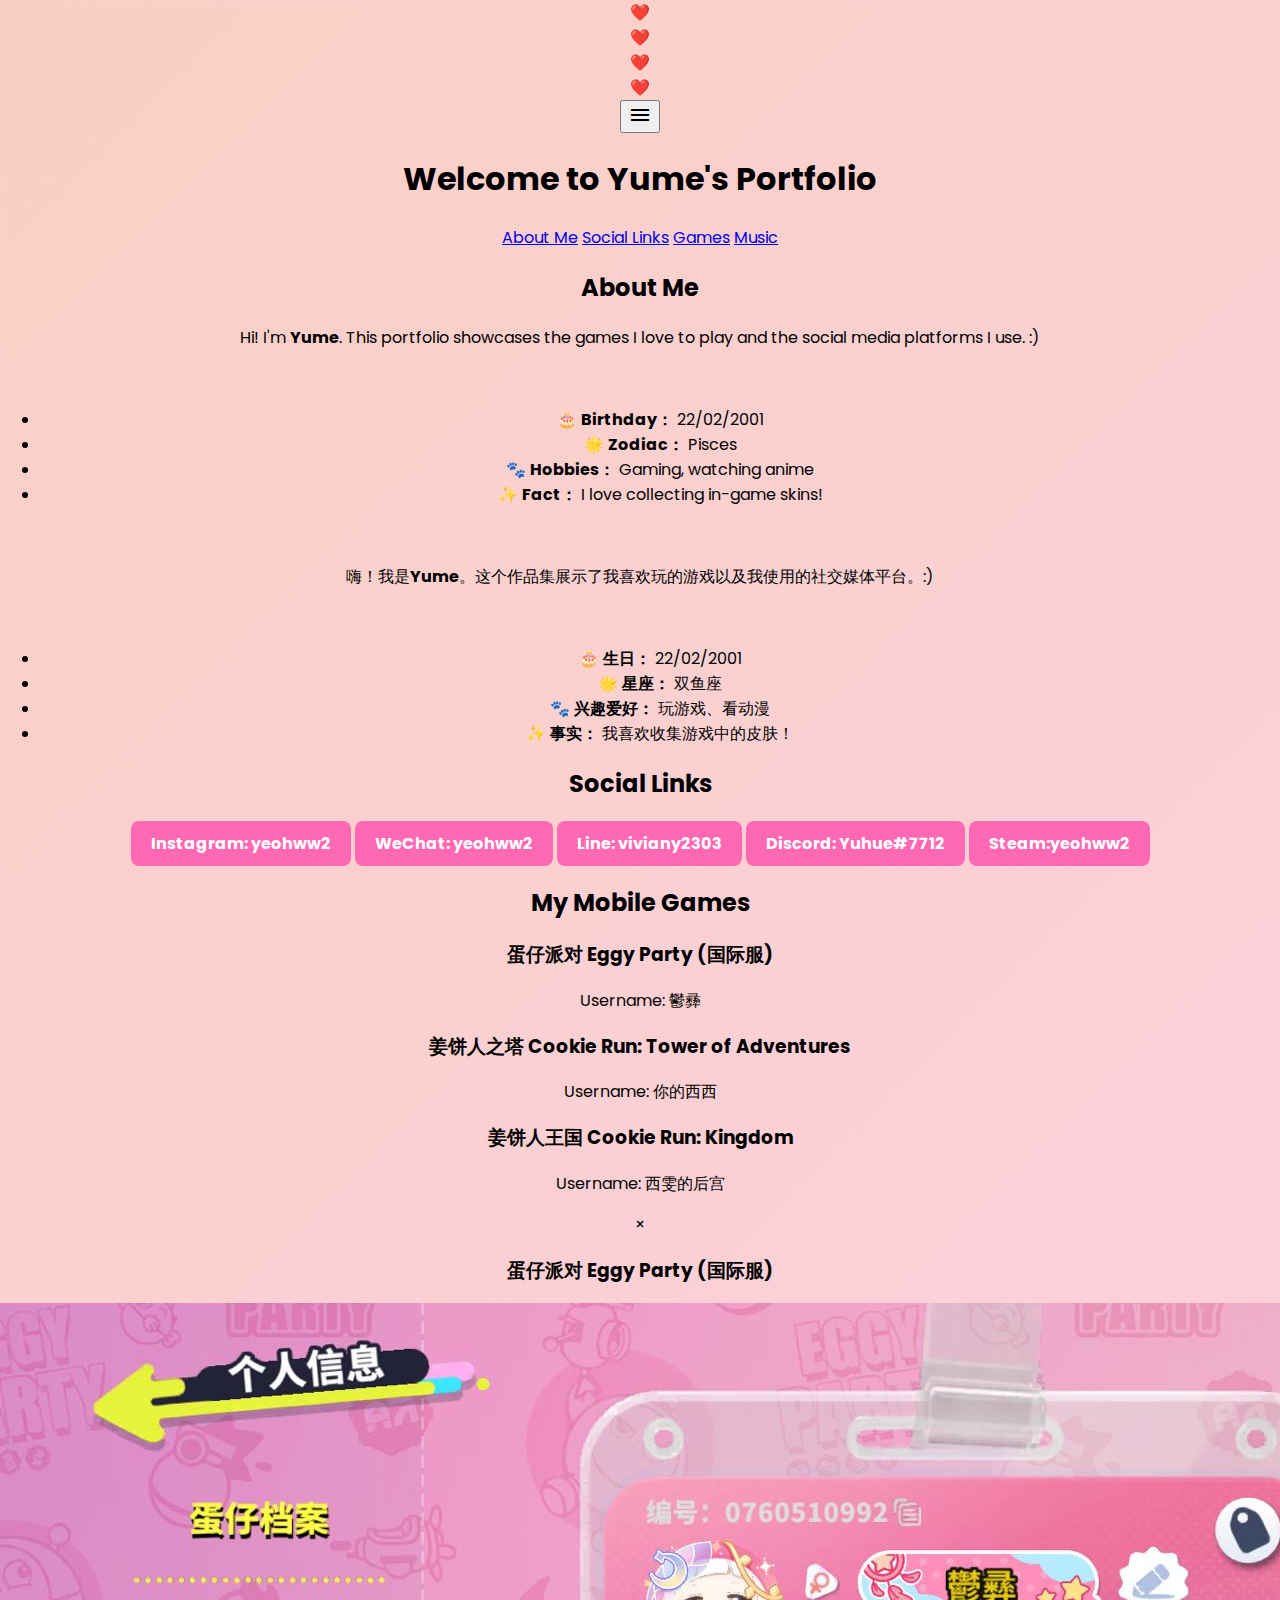
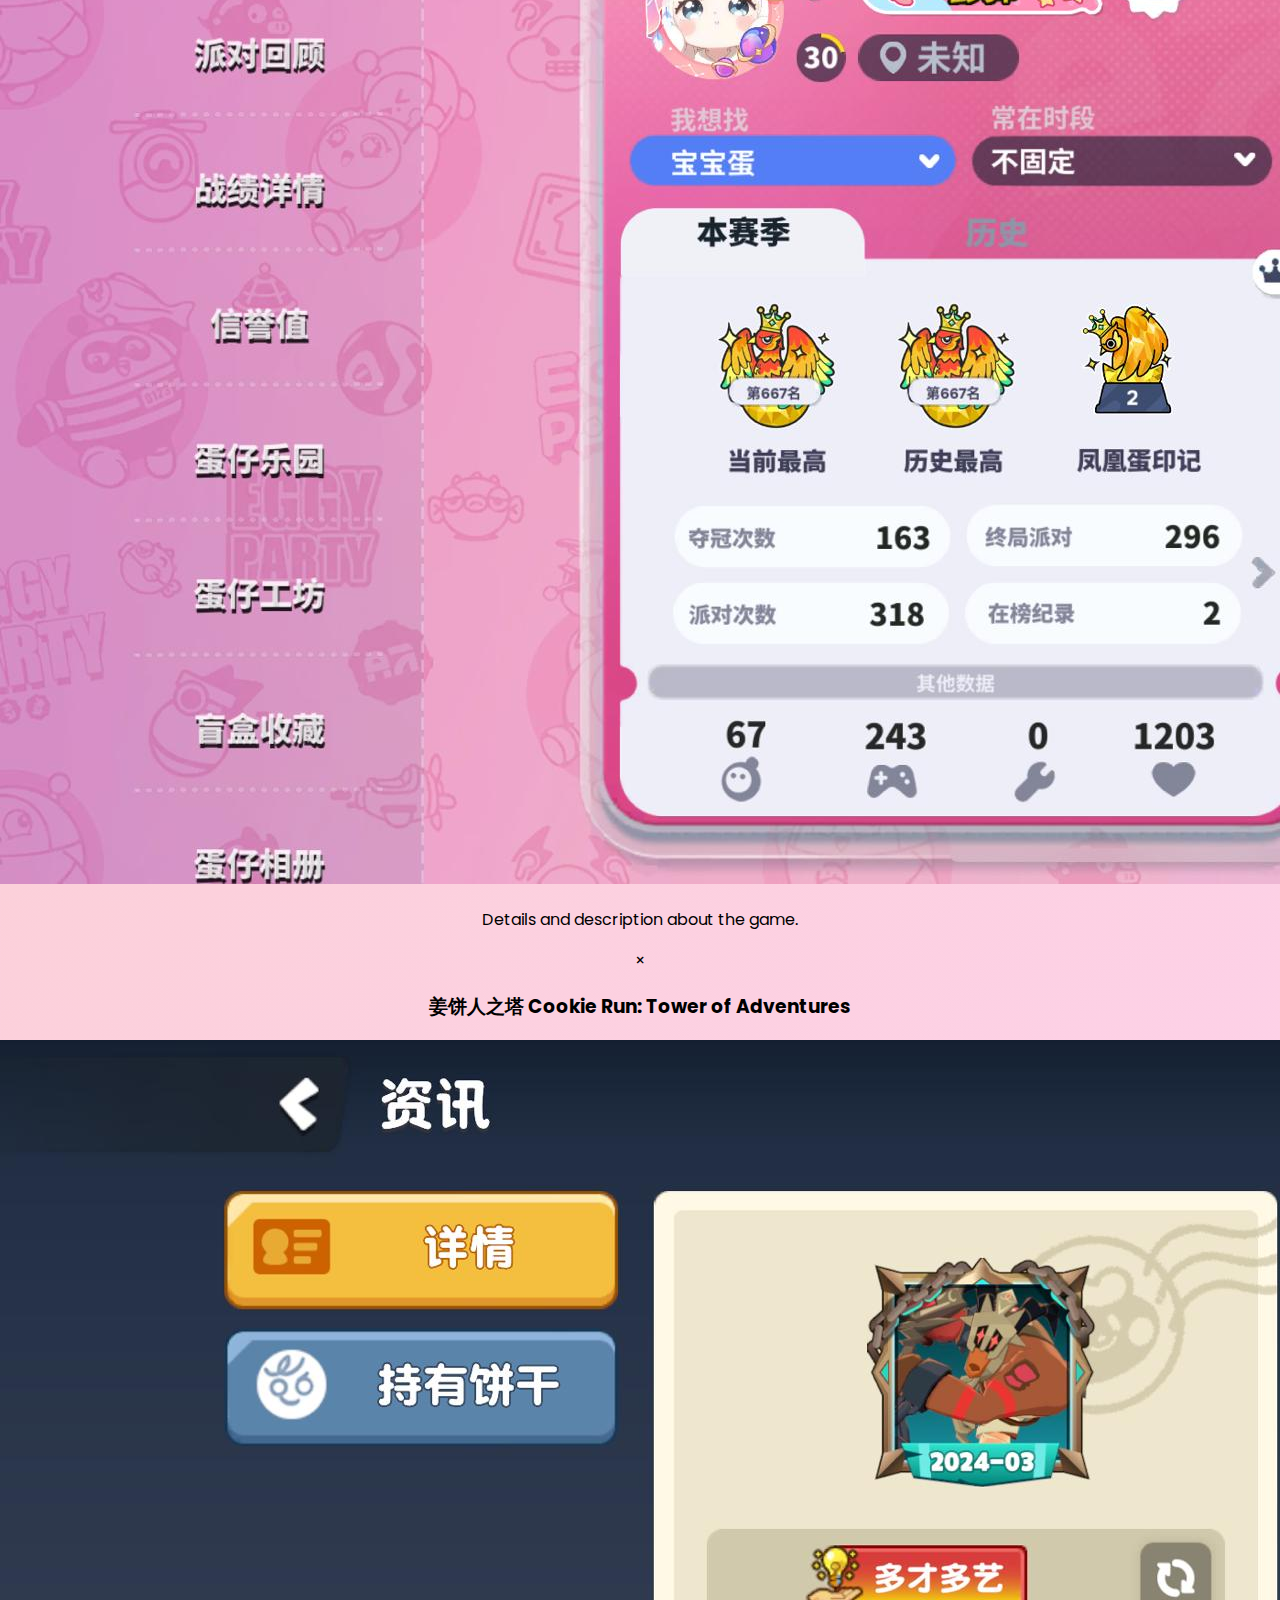
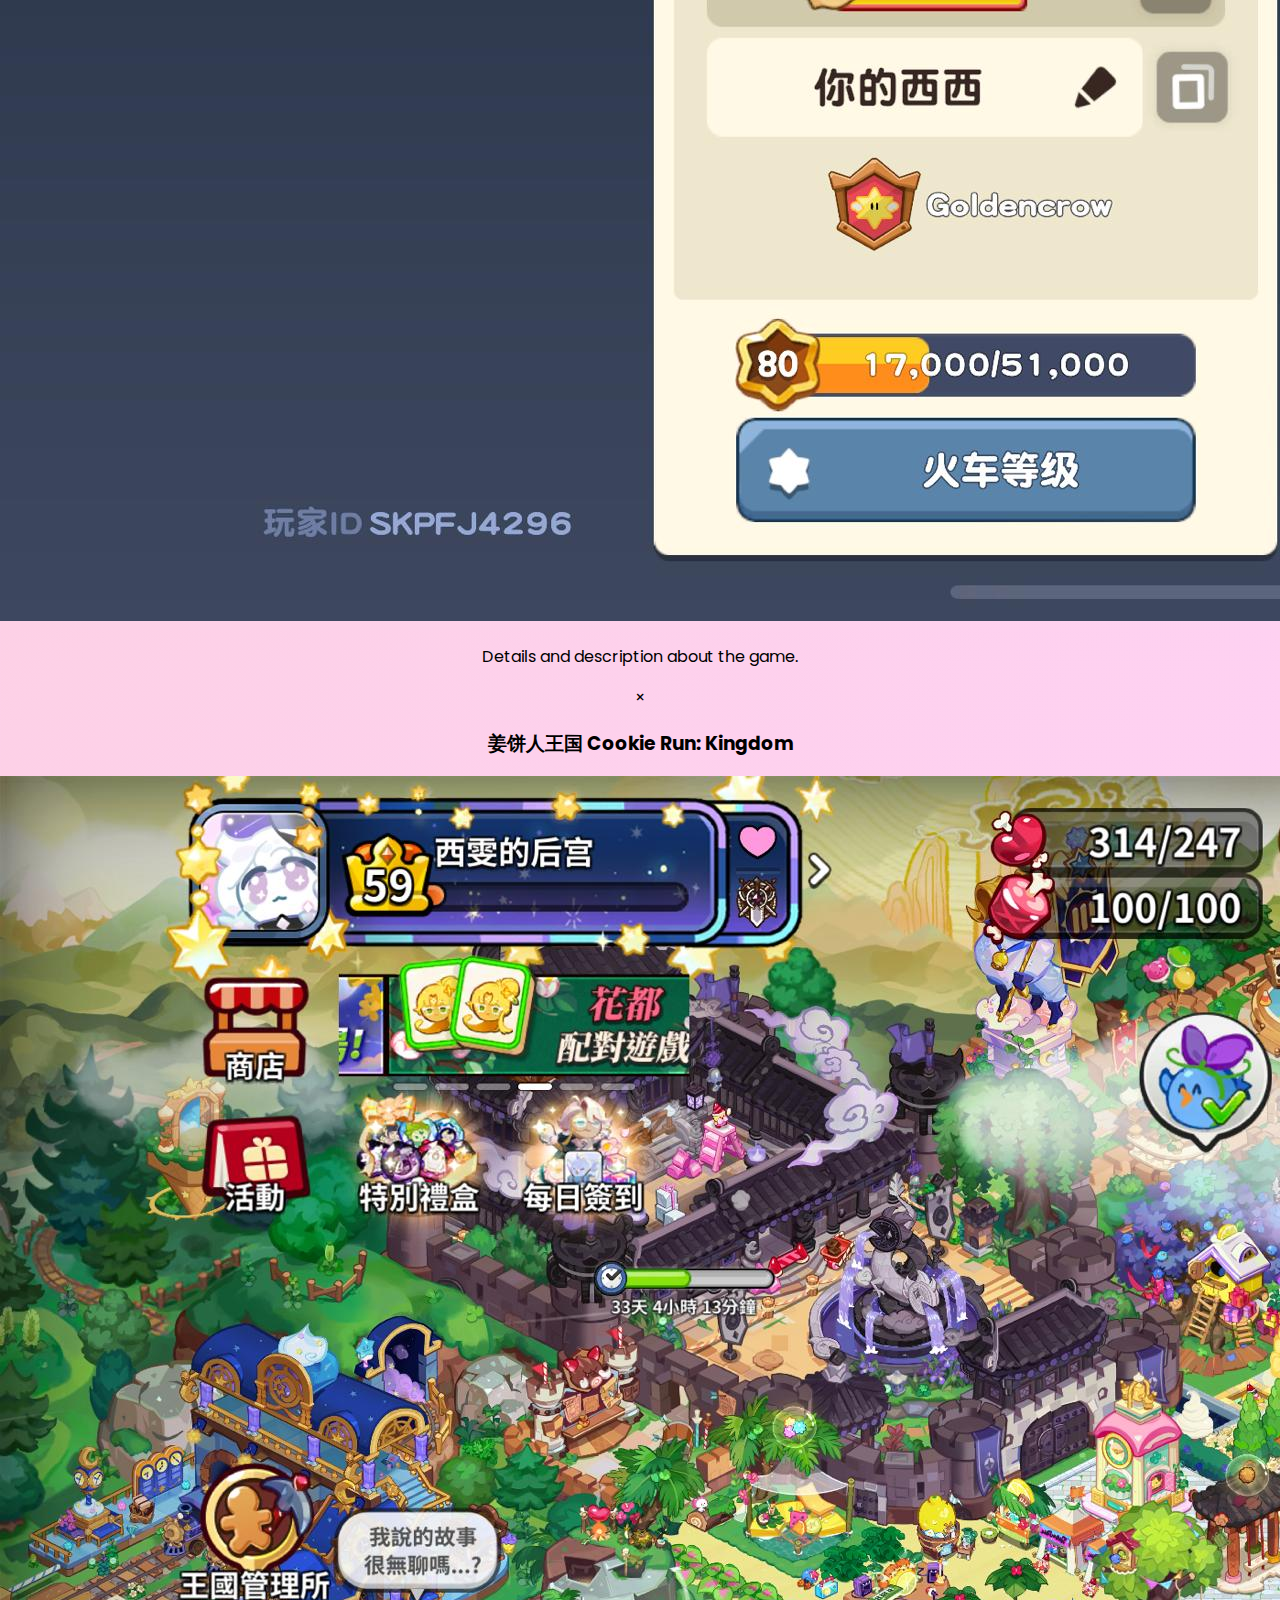
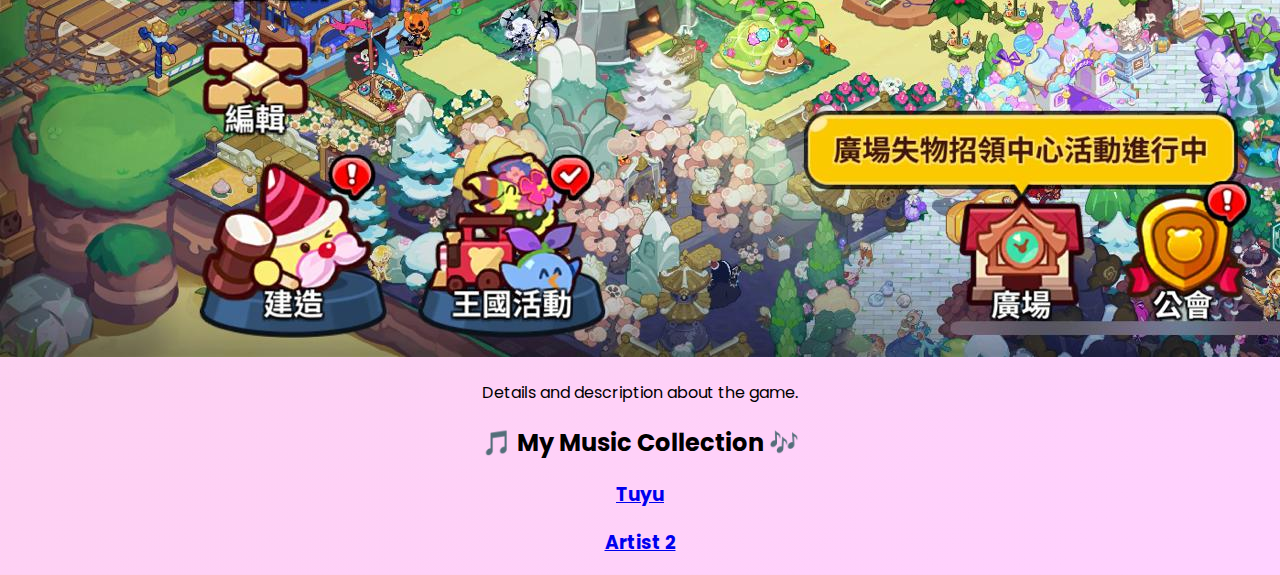
==== index.html @ ff3f8c72 "Update index.html" ====
<!DOCTYPE html>
<html lang="en">
<head>
    <meta charset="UTF-8">
    <meta name="viewport" content="width=device-width, initial-scale=1.0">
    <title>Yume's Portfolio</title>
    <link href="https://fonts.googleapis.com/css2?family=Poppins:wght@300;400;600&display=swap" rel="stylesheet">
    <link href="https://fonts.googleapis.com/icon?family=Material+Icons" rel="stylesheet">
    <link rel="stylesheet" href="style.css">
</head>
<body>

<!-- Falling Hearts Animation -->
<div class="falling-hearts">
    <div class="heart">❤️</div>
    <div class="heart">❤️</div>
    <div class="heart">❤️</div>
    <div class="heart">❤️</div>
</div>

<!-- Bubbles -->
<div class="bubbles">
    <div class="bubble"></div>
    <div class="bubble"></div>
    <div class="bubble"></div>
</div>

<!-- Sparkles -->
<div class="sparkles" id="sparkles-container"></div>
    <div class="sparkle"></div>
    <div class="sparkle"></div>
    <div class="sparkle"></div>
</div>

<div class="background"></div>

<!-- Icon Button for Navbar Toggle -->
<button class="nav-toggle-btn" onclick="toggleNavbar()">
    <span class="material-icons">menu</span>
</button>

<!-- Navigation Bar -->
<header id="navbar">
    <h1>Welcome to Yume's Portfolio</h1>
    <nav>
        <a href="#about">About Me</a>
        <a href="#social">Social Links</a>
        <a href="#games">Games</a>
        <a href="#music">Music</a>
    </nav>
</header>

<main>
    <!-- About Me Section -->
    <section id="about" class="section cute-about">
        <h2>About Me</h2>
        <div class="about-container">
            <!-- English Section -->
            <div class="about-content">
                <p>Hi! I'm <b>Yume</b>. This portfolio showcases the games I love to play and the social media platforms I use. :)</p>
                <!-- Add space -->
                <br>
                <ul>
                    <li>🎂 <b>Birthday：</b> 22/02/2001</li>
                    <li>🌟 <b>Zodiac：</b> Pisces </li>
                    <li>🐾 <b>Hobbies：</b> Gaming, watching anime </li>
                    <li>✨ <b>Fact：</b> I love collecting in-game skins!</li>
                </ul>
            </div>
            <!-- Add space -->
            <br>
            <!-- Mandarin Section -->
            <div class="about-content">
                <p>嗨！我是<b>Yume</b>。这个作品集展示了我喜欢玩的游戏以及我使用的社交媒体平台。:)</p>
                <br>
                <ul>
                    <li>🎂 <b>生日：</b> 22/02/2001</li>
                    <li>🌟 <b>星座：</b> 双鱼座 </li>
                    <li>🐾 <b>兴趣爱好：</b> 玩游戏、看动漫 </li>
                    <li>✨ <b>事实：</b> 我喜欢收集游戏中的皮肤！</li>
                </ul>
            </div>
        </div>
    </section>

    <!-- Social Links Section -->
    <section id="social" class="section">
        <h2>Social Links</h2>
        <div class="links">
            <a href="https://instagram.com/yeohww2" class="btn" target="_blank">Instagram: yeohww2</a>
            <a href="#social" class="btn">WeChat: yeohww2</a>
            <a href="line://ti/p/~viviany2303" class="btn">Line: viviany2303</a>
            <a href="discord://discordapp.com/users/Yuhue#7712" class="btn">Discord: Yuhue#7712</a>
            <a href="https://steamcommunity.com/profiles/76561198399704170/" class="btn" target="_blank">Steam:yeohww2</a>
        </div>
    </section>

    <!-- Game Section -->
    <section id="games" class="section">
        <h2>My Mobile Games</h2>
        <div class="game-card" onclick="openModal('game1')">
            <h3>蛋仔派对 Eggy Party (国际服)</h3>
            <p>Username: <span>鬱彞</span></p>
        </div>

        <div class="game-card" onclick="openModal('game2')">
            <h3>姜饼人之塔 Cookie Run: Tower of Adventures</h3>
            <p>Username: <span>你的西西</span></p>
        </div>

        <div class="game-card" onclick="openModal('game3')">
            <h3>姜饼人王国 Cookie Run: Kingdom</h3>
            <p>Username: <span>西雯的后宫</span></p>
        </div>

        <!-- Modal for Game 1 -->
        <div id="game1" class="game-modal">
            <div class="modal-content">
                <span class="close-btn" onclick="closeModal('game1')">&times;</span>
                <h3>蛋仔派对 Eggy Party (国际服)</h3>
                <img src="gameimages/eggyparty.jpg" alt="Eggy Party" />
                <p>Details and description about the game.</p>
            </div>
        </div>

        <!-- Modal for Game 2 -->
        <div id="game2" class="game-modal">
            <div class="modal-content">
                <span class="close-btn" onclick="closeModal('game2')">&times;</span>
                <h3>姜饼人之塔 Cookie Run: Tower of Adventures</h3>
                <img src="gameimages/adventures.jpg" alt="Cookie Run: Tower of Adventures" />
                <p>Details and description about the game.</p>
            </div>
        </div>

        <!-- Modal for Game 3 -->
        <div id="game3" class="game-modal">
            <div class="modal-content">
                <span class="close-btn" onclick="closeModal('game3')">&times;</span>
                <h3>姜饼人王国 Cookie Run: Kingdom</h3>
                <img src="gameimages/kingdom.jpg" alt="Cookie Run: Kingdom" />
                <p>Details and description about the game.</p>
            </div>
        </div>
    </section>

    <!-- Music Section -->
    <section id="music" class="section">
        <h2>🎵 My Music Collection 🎶</h2>
        <div class="music-category">
            <div class="music-card">
                <a href="music/tuyu/tuyu.html">
                    <h3>Tuyu</h3>
                </a>
            </div>
            <div class="music-card">
                <a href="music/artist2.html">
                    <h3>Artist 2</h3>
                </a>
            </div>
            <!-- Add more artists -->
        </div>
    </section>

</main>

<script src="script.js"></script>
</body>
</html>
---- style.css ----
/* General Page Styling */
body {
    margin: 0;
    padding: 0;
    font-family: 'Poppins', sans-serif;
    background: linear-gradient(135deg, #fad0c4, #ffd1ff); /* Pastel gradient */
    text-align: center;
}

/* Section Styling */
#artist-music {
    padding: 40px;
    text-align: center;
    border-radius: 20px;
    box-shadow: 0 4px 10px rgba(0, 0, 0, 0.1);
}

/* Heading */
#artist-music h2 {
    font-size: 6vw; 
    color: #ff69b4;
    margin-bottom: 20px;
    text-shadow: 2px 2px 4px rgba(0, 0, 0, 0.2);
    max-font-size: 3rem; 
}

/* Description */
.artist-description {
    font-size: 1.2rem;
    color: #555;
    margin-bottom: 30px;
    font-style: italic;
}

/* Song List Styling */
.song-list {
    display: flex;
    flex-direction: column;
    align-items: center;
    gap: 20px;
}

/* Song Cards */
.song-card {
    background: #fff;
    padding: 15px;
    border-radius: 10px;
    width: 80%;
    max-width: 600px;
    text-align: center;
    box-shadow: 0 4px 10px rgba(0, 0, 0, 0.1);
    transition: transform 0.3s ease, box-shadow 0.3s ease;
}

.song-card:hover {
    transform: scale(1.05);
    box-shadow: 0 6px 15px rgba(0, 0, 0, 0.2);
}

/* Song Title */
.song-card p {
    font-size: 1.2rem;
    color: #555;
    margin-top: 10px;
}

/* Audio Player Styling */
audio {
    width: 100%;
    outline: none;
    border-radius: 5px;
}

/* Return Button */
.return-btn {
    margin-top: 20px;
    padding: 10px 20px;
    background: #ff69b4;
    color: #fff;
    border: none;
    border-radius: 8px;
    cursor: pointer;
    font-weight: bold;
    font-size: 1.1rem;
    transition: background 0.3s ease;
}

.return-btn:hover {
    background: #ff85b2;
}

/* General Button Styling */
.btn {
    display: inline-block;
    padding: 10px 20px;
    background: #ff69b4;
    color: #fff;
    border-radius: 8px;
    text-decoration: none;
    font-weight: bold;
    transition: background 0.3s ease;
}

.btn:hover {
    background: #ff85b2;
}

/* Download Button Styling */
.download-btn {
    margin-top: 20px;
    display: inline-block;
    font-size: 1rem;
    background: #ff69b4;
    color: white;
    padding: 12px 25px;
    border-radius: 10px;
    font-weight: bold;
    transition: all 0.3s ease;
    text-decoration: none;
}

.download-btn:hover {
    background: #ff85b2;
    transform: scale(1.05);
}

.download-btn:active {
    transform: scale(0.95);
}

@keyframes fadeInOut {
    0% {
        opacity: 0;
    }
    10% {
        opacity: 1;
    }
    90% {
        opacity: 1;
    }
    100% {
        opacity: 0;
    }
}

.song-card iframe {
    width: 100%;
    height: 80px;
    max-width: 100%;
    border: none;
    border-radius: 8px;
}

/* Responsive handling for mobile screens */
@media (max-width: 768px) {
    .song-card iframe {
        height: 60px;
    }
}
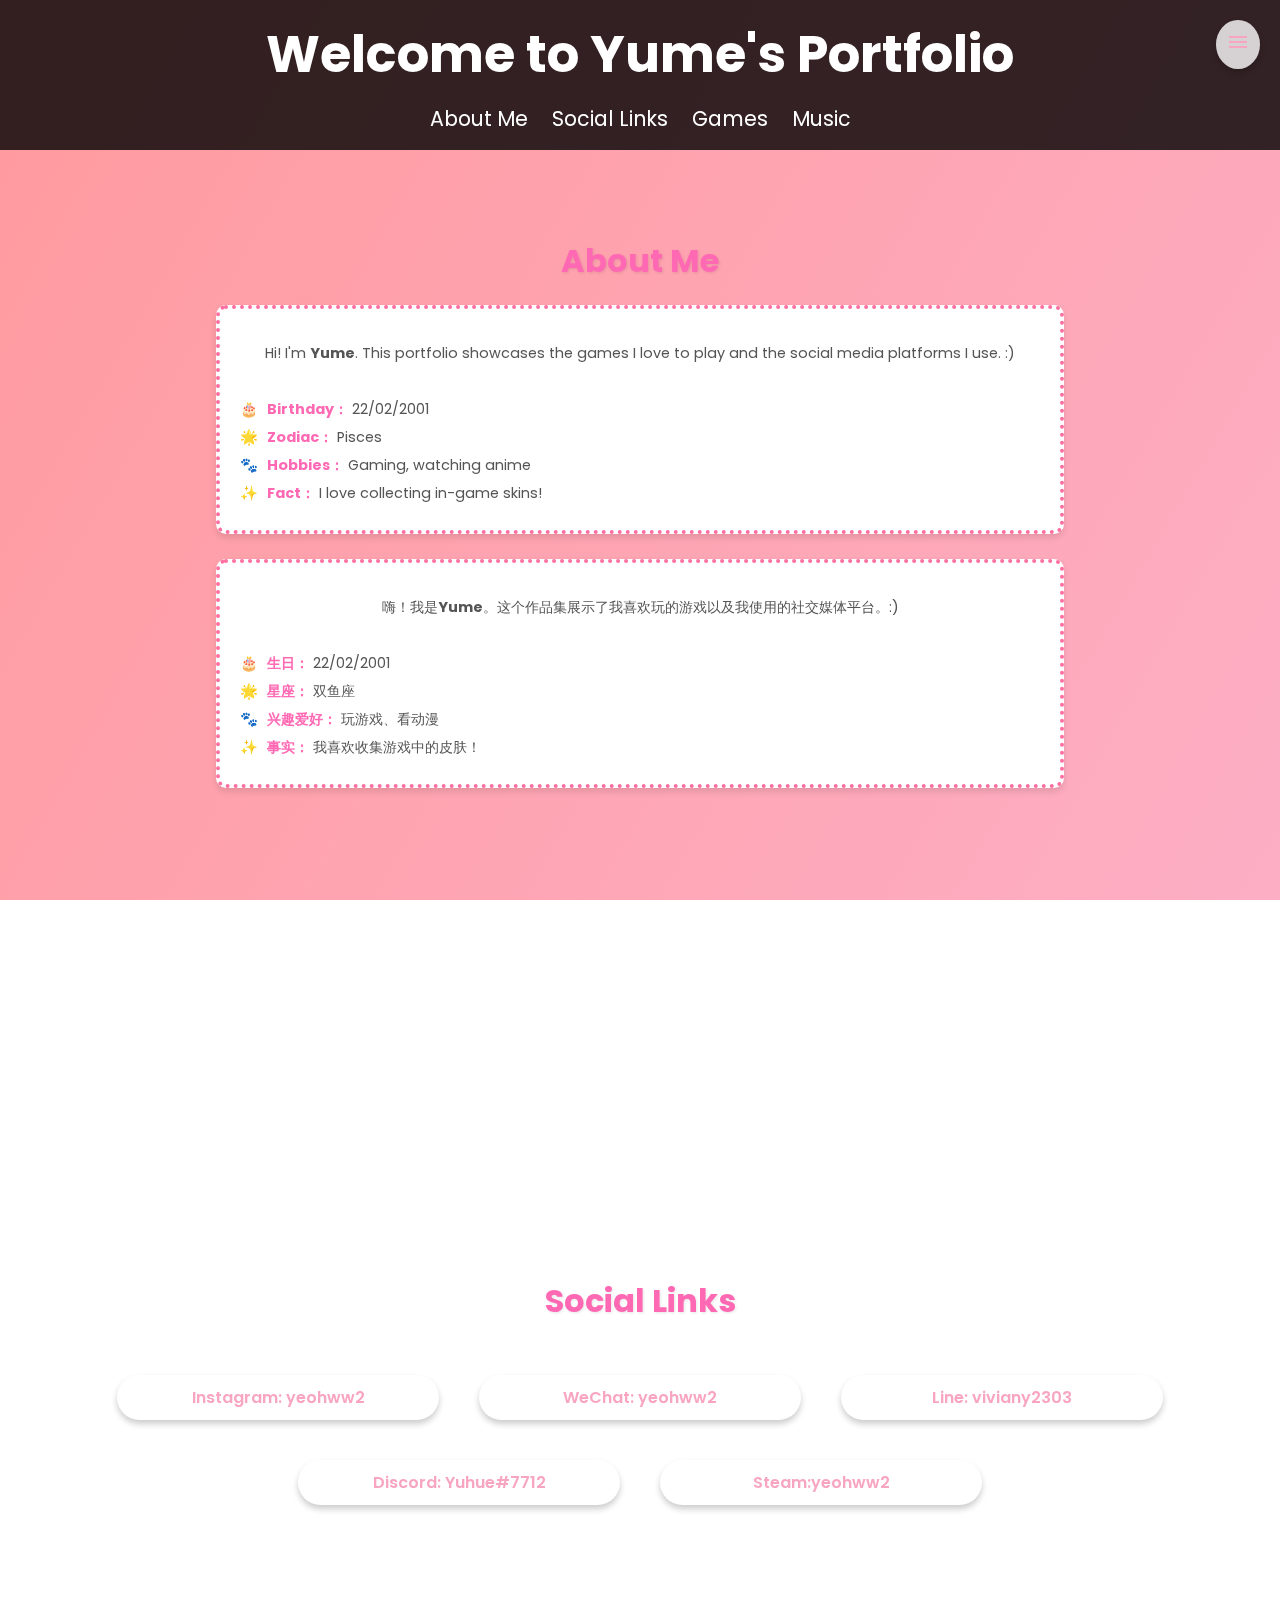
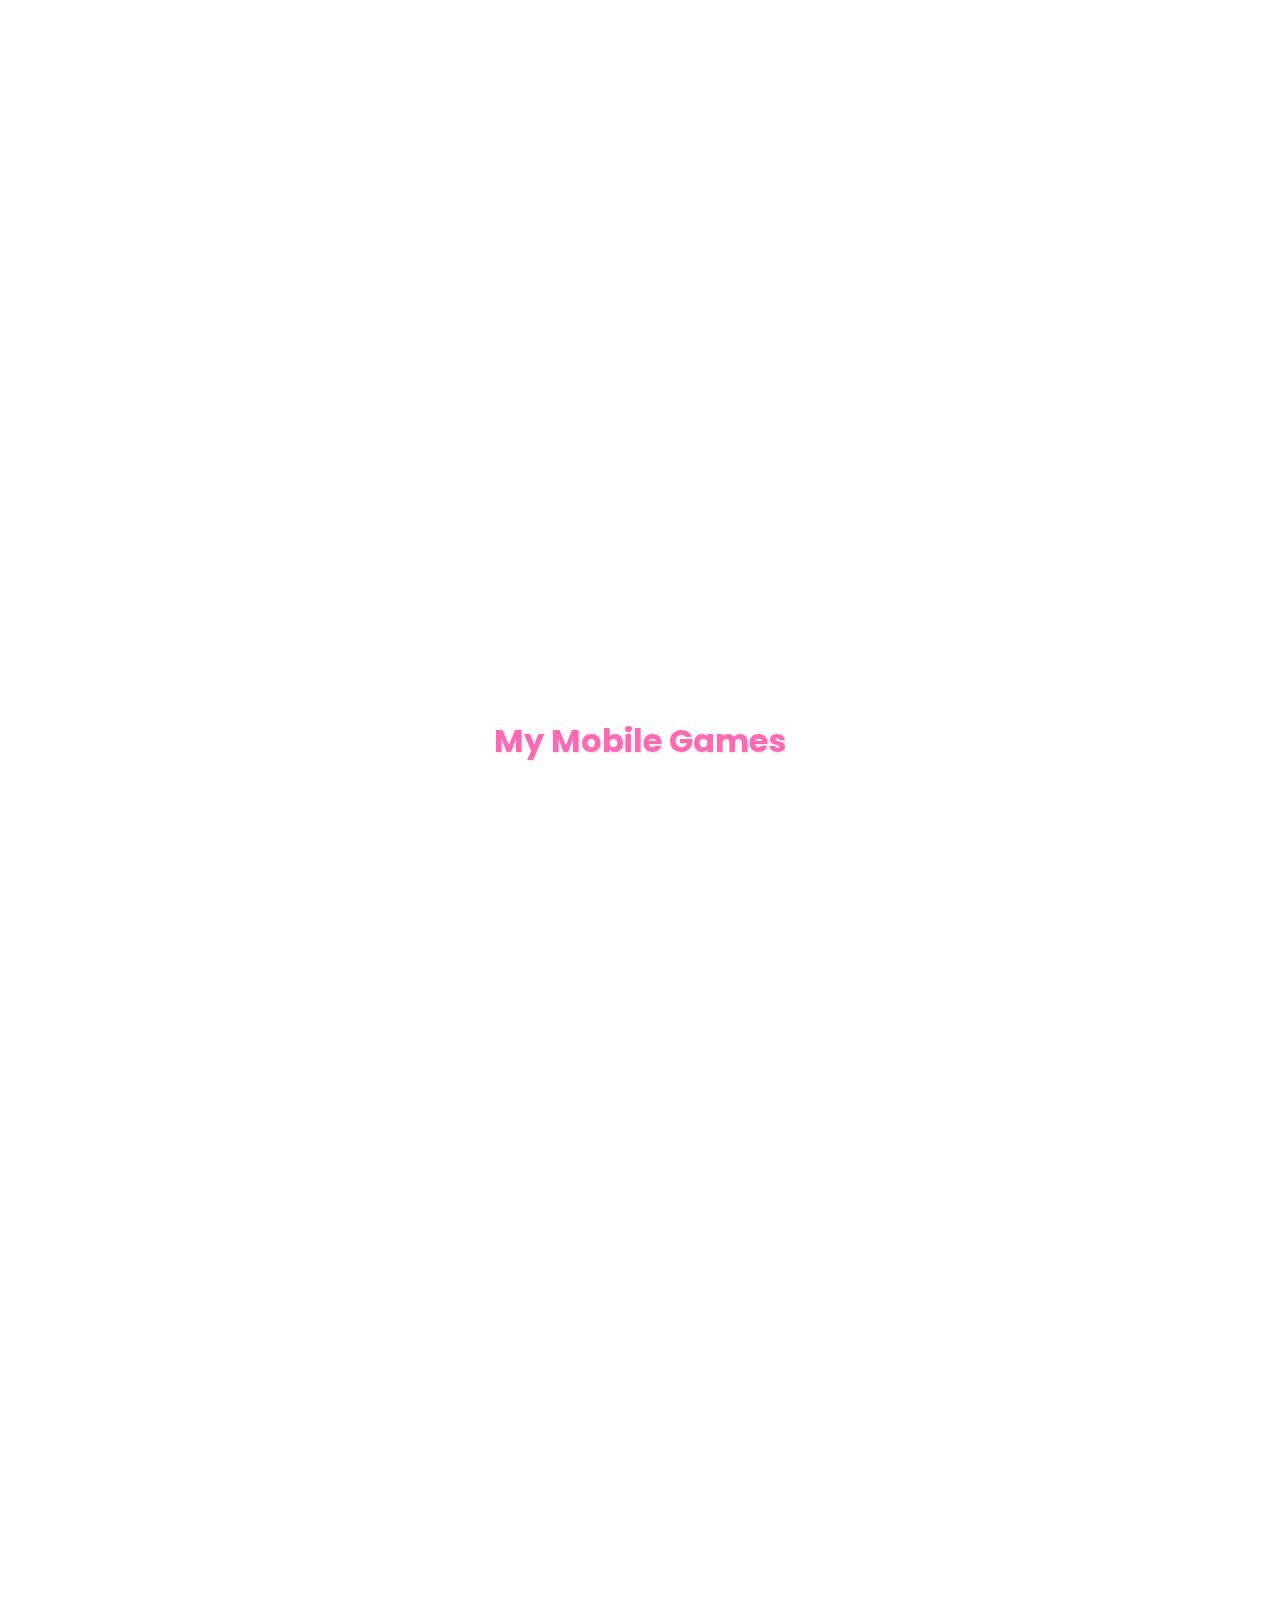
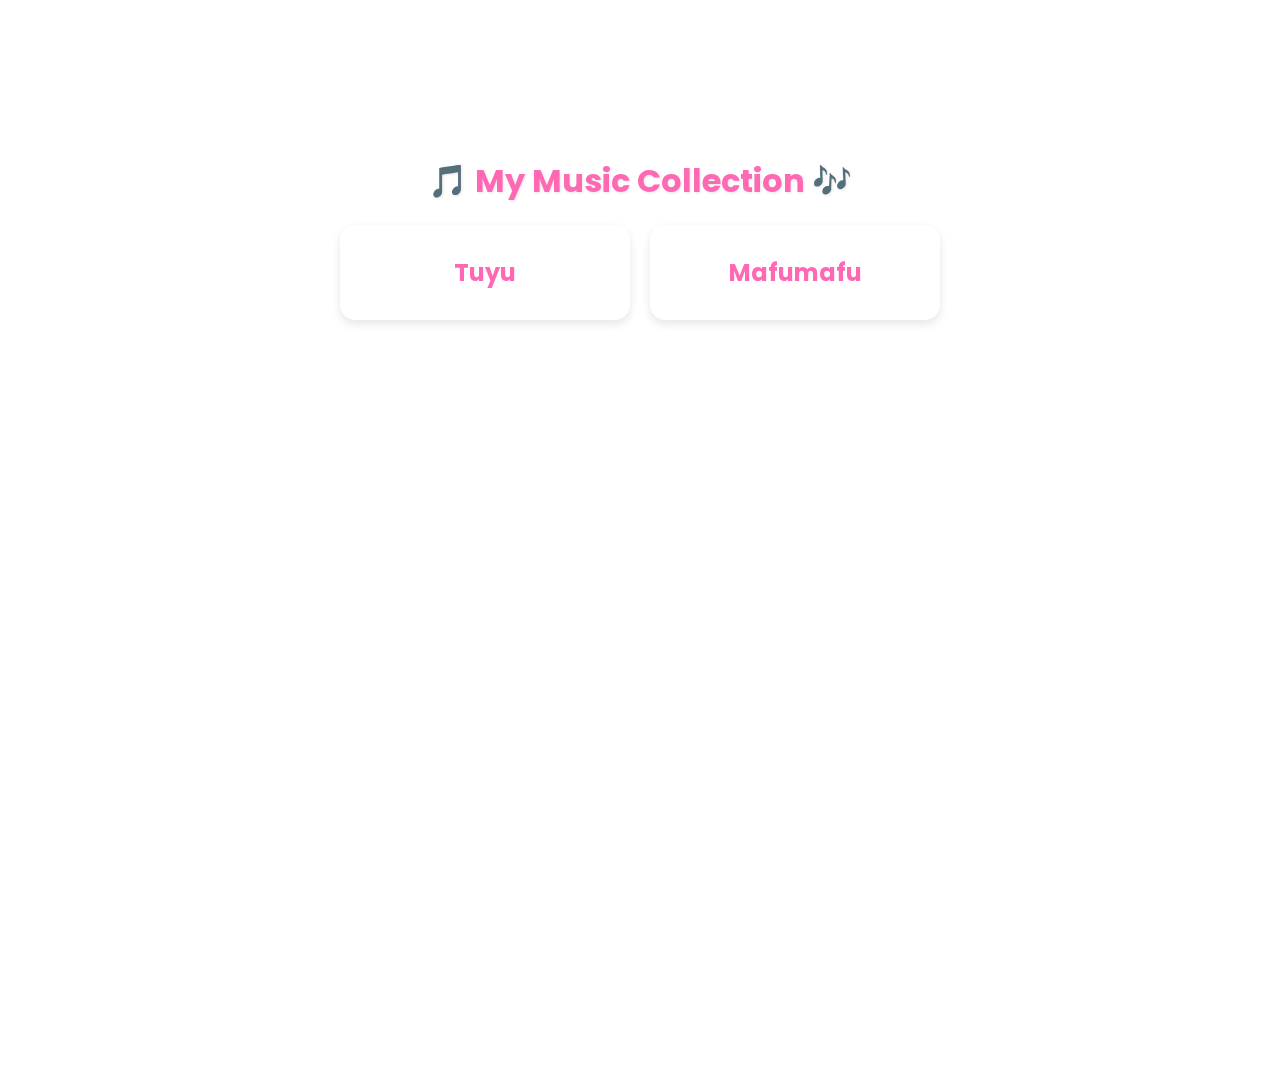
==== commit c6eb16c7: "Update index.html" ====
--- a/index.html
+++ b/index.html
@@ -154,8 +154,8 @@
                 </a>
             </div>
             <div class="music-card">
-                <a href="music/artist2.html">
-                    <h3>Artist 2</h3>
+                <a href="music/mafumafu/mafumafu.html">
+                    <h3>Mafumafu</h3>
                 </a>
             </div>
             <!-- Add more artists -->
--- a/style.css
+++ b/style.css
@@ -1,159 +1,470 @@
-/* General Page Styling */
+html {
+    scroll-behavior: smooth;
+}
+
 body {
+    font-family: 'Poppins', sans-serif;
     margin: 0;
     padding: 0;
+    overflow-x: hidden;
+    color: #fff;
+    text-align: center;
+}
+
+/* Falling Hearts Animation */
+.falling-hearts {
+    position: fixed;
+    top: 0;
+    left: 0;
+    width: 100%;
+    height: 100%;
+    pointer-events: none;
+    z-index: 1000;
+}
+
+.heart {
+    position: absolute;
+    font-size: 2rem;
+    animation: fall 3s ease-in infinite;
+    opacity: 0;
+    color: #ff69b4;
+}
+
+/* Keyframes for the falling animation */
+@keyframes fall {
+    0% {
+        transform: translateY(-100px) rotate(0deg);
+        opacity: 1;
+    }
+    100% {
+        transform: translateY(100vh) rotate(360deg);
+        opacity: 0;
+    }
+}
+
+/* Randomize the position and animation timing */
+.heart:nth-child(1) {
+    left: 20%;
+    animation-duration: 4s;
+    animation-delay: 0s;
+}
+
+.heart:nth-child(2) {
+    left: 40%;
+    animation-duration: 5s;
+    animation-delay: 0.5s;
+}
+
+.heart:nth-child(3) {
+    left: 60%;
+    animation-duration: 3.5s;
+    animation-delay: 1s;
+}
+
+.heart:nth-child(4) {
+    left: 80%;
+    animation-duration: 6s;
+    animation-delay: 1.5s;
+}
+
+/* Bubbles Animation */
+.bubbles {
+    position: fixed;
+    top: 0;
+    left: 0;
+    width: 100%;
+    height: 100%;
+    pointer-events: none;
+    z-index: 1002;
+}
+
+.bubble {
+    position: absolute;
+    width: 50px;
+    height: 50px;
+    background-color: rgba(255, 255, 255, 0.7);
+    border-radius: 50%;
+    animation: bubbleFloat 10s ease-in-out infinite;
+    opacity: 0.8;
+    transform: translateY(calc(100vh * -1)); /* Start bubbles off-screen */
+}
+
+@keyframes bubbleFloat {
+    0% {
+        transform: translateY(100vh) scale(0.3); /* Smaller size at start */
+        opacity: 0.8;
+    }
+    100% {
+        transform: translateY(-100vh) scale(1); /* Increase size as it floats */
+        opacity: 0;
+    }
+}
+
+/* Random positions and delays for bubbles */
+.bubble:nth-child(1) {
+    left: 15%;
+    animation-delay: -2s; /* Start animation at 2 seconds in */
+    animation-duration: 8s;
+}
+
+.bubble:nth-child(2) {
+    left: 50%;
+    animation-delay: -4s; /* Start animation at 4 seconds in */
+    animation-duration: 12s;
+}
+
+.bubble:nth-child(3) {
+    left: 70%;
+    animation-delay: -6s; /* Start animation at 6 seconds in */
+    animation-duration: 10s;
+}
+
+/* Sparkles Animation */
+.sparkles {
+    position: fixed;
+    top: 0;
+    left: 0;
+    width: 100%;
+    height: 100%;
+    pointer-events: none;
+    z-index: 1003;
+}
+
+.sparkle {
+    position: absolute;
+    width: 8px;
+    height: 8px;
+    background-color: #fff;
+    border-radius: 50%;
+    animation: sparkleAnimation 2s infinite;
+    opacity: 0;
+}
+
+@keyframes sparkleAnimation {
+    0% {
+        opacity: 0.8;
+        transform: scale(0.5) translateX(0) translateY(0);
+    }
+    50% {
+        opacity: 1;
+        transform: scale(1) translateX(15px) translateY(15px);
+    }
+    100% {
+        opacity: 0;
+        transform: scale(0.5) translateX(-15px) translateY(-15px);
+    }
+}
+
+
+/* Background */
+.background {
+    position: fixed;
+    top: 0;
+    left: 0;
+    width: 100%;
+    height: 100%;
+    background: linear-gradient(120deg, #ff9a9e, #fbc2eb, #f8a5c2);
+    background-size: 400% 400%;
+    animation: gradientAnimation 5s ease infinite;
+    z-index: -1;
+}
+
+@keyframes gradientAnimation {
+    0% { background-position: 0% 50%; }
+    50% { background-position: 100% 50%; }
+    100% { background-position: 0% 50%; }
+}
+
+/* Header */
+header {
+    padding: 1rem 0;
+    background: rgba(0, 0, 0, 0.8);
+    position: fixed;
+    width: 100%;
+    top: 0;
+    left: 0;
+    z-index: 1000;
+    transition: transform 0.5s ease;
+}
+
+header.hidden {
+    transform: translateY(-100%);
+}
+
+header h1 {
+    font-size: 4vw;
+    margin: 0;
+}
+
+nav {
+    margin-top: 10px;
+}
+
+nav a {
+    margin: 0 10px;
+    color: #fff;
+    text-decoration: none;
+    font-size: 1.6vw;
+    transition: color 0.3s ease;
+}
+
+nav a:hover {
+    color: #fbc2eb;
+}
+
+/* Navigation Toggle Button */
+.nav-toggle-btn {
+    position: fixed;
+    top: 20px;
+    right: 20px;
+    background: rgba(255, 255, 255, 0.8);
+    color: #f8a5c2;
+    padding: 10px;
+    border: none;
+    border-radius: 50%;
+    cursor: pointer;
+    font-size: 20px;
+    font-weight: bold;
+    box-shadow: 0 4px 6px rgba(0, 0, 0, 0.2);
+    z-index: 1100;
+    transition: background 0.3s, transform 0.2s;
+}
+
+.nav-toggle-btn.hidden {
+    display: none;
+}
+
+.nav-toggle-btn:hover {
+    background: #fbc2eb;
+    color: #fff;
+    transform: scale(1.1);
+}
+
+.nav-toggle-btn span.material-icons {
+    font-size: 24px;
+}
+
+/* Main Content */
+main {
+    margin-top: calc(20px * 2);
+}
+
+.section {
+    height: 100vh;
+    padding: 60px 10px 80px;
+    scroll-margin-top: 60px;
+    text-align: center;
+}
+
+/* Buttons */
+.btn {
+    display: inline-block;
+    padding: 10px 5%;
+    width: 200px;
+    margin: 10px;
+    background: #fff;
+    color: #f8a5c2;
+    border-radius: 25px;
+    text-decoration: none;
+    font-weight: 600;
+    transition: all 0.3s ease;
+    box-shadow: 0 4px 6px rgba(0, 0, 0, 0.2);
+    text-align: center;
+}
+
+.btn:hover {
+    background: #fbc2eb;
+    color: #fff;
+    transform: scale(1.1);
+}
+
+/* About Me Title */
+.section h2 {
     font-family: 'Poppins', sans-serif;
-    background: linear-gradient(135deg, #fad0c4, #ffd1ff); /* Pastel gradient */
-    text-align: center;
-}
-
-/* Section Styling */
-#artist-music {
-    padding: 40px;
-    text-align: center;
-    border-radius: 20px;
-    box-shadow: 0 4px 10px rgba(0, 0, 0, 0.1);
-}
-
-/* Heading */
-#artist-music h2 {
-    font-size: 6vw; 
+    font-size: 2rem;
+    color: #ff69b4; /* Pink title */
+    text-shadow: 1px 1px 3px rgba(0, 0, 0, 0.1);
+    margin-bottom: 20px;
+}
+
+/* Individual Content Blocks */
+.about-content {
+    font-size: 0.9rem;
+    line-height: 1.4;
+    color: #555;
+    background-color: #fff;
+    border: 4px dotted #ff6fa1;
+    padding: 20px;
+    border-radius: 10px;
+    box-shadow: 0 4px 6px rgba(0, 0, 0, 0.1);
+    margin: 0 auto;
+    max-width: 800px;
+    transition: transform 0.5s ease-in-out;
+}
+
+/* Bounce Animation */
+@keyframes bounceBack {
+    0% {
+        transform: translateX(0);
+    }
+    30% {
+        transform: translateX(15px);
+    }
+    50% {
+        transform: translateX(0);
+    }
+    70% {
+        transform: translateX(8px);
+    }
+    100% {
+        transform: translateX(0);
+    }
+}
+
+/* Hover Effect: Bounce the content */
+.about-content:hover {
+    animation: bounceBack 0.6s ease-in-out;
+}
+
+/* About List */
+.about-content ul {
+    list-style: none;
+    padding: 0;
+    margin: 0 auto;
+    text-align: left;
+}
+
+.about-content li {
+    margin-bottom: 5px;
+    line-height: 1.6;
+}
+
+.about-content li b {
     color: #ff69b4;
-    margin-bottom: 20px;
-    text-shadow: 2px 2px 4px rgba(0, 0, 0, 0.2);
-    max-font-size: 3rem; 
-}
-
-/* Description */
-.artist-description {
+    margin-left: 5px;
+}
+
+.about-content li::before {
+    margin-right: 8px;
     font-size: 1.2rem;
-    color: #555;
-    margin-bottom: 30px;
-    font-style: italic;
-}
-
-/* Song List Styling */
-.song-list {
+}
+
+/* Social Link */
+.links {
     display: flex;
-    flex-direction: column;
-    align-items: center;
+    flex-wrap: wrap;
+    justify-content: center;
     gap: 20px;
-}
-
-/* Song Cards */
-.song-card {
-    background: #fff;
-    padding: 15px;
-    border-radius: 10px;
+    padding: 20px;
+}
+
+/* Game Cards */
+.game-card {
+    margin: 20px auto;
+    max-width: 90%;
+    padding: 20px;
+    background: rgba(255, 255, 255, 0.1);
+    border-radius: 15px;
+    text-align: center;
+    cursor: pointer;
+    transition: transform 0.3s ease, box-shadow 0.3s ease;
+}
+/* Hover effect for Game Cards */
+.game-card:hover {
+    transform: scale(1.05);
+    box-shadow: 0 8px 20px rgba(0, 0, 0, 0.2);
+}
+/* Modal Styles */
+.game-modal {
+    display: none;
+    position: fixed;
+    z-index: 1000;
+    left: 0;
+    top: 0;
+    width: 100%;
+    height: 100%;
+    background-color: rgba(0, 0, 0, 0.7);
+    overflow: auto;
+}
+
+.modal-content {
+    background-color: #fff;
+    padding: 20px;
+    border-radius: 15px;
     width: 80%;
     max-width: 600px;
     text-align: center;
+
+    /* Centering styles */
+    position: absolute;
+    top: 50%;
+    left: 50%;
+    transform: translate(-50%, -50%);
+}
+
+.close-btn {
+    color: #aaa;
+    font-size: 28px;
+    font-weight: bold;
+    position: absolute;
+    top: 10px;
+    right: 25px;
+    cursor: pointer;
+}
+.close-btn:hover,
+.close-btn:focus {
+    color: #000;
+    text-decoration: none;
+    cursor: pointer;
+}
+
+.game-modal img {
+    width: 100%;
+    height: auto;
+    border-radius: 10px;
+}
+
+/* Ensure modal content doesn't overlap */
+.game-modal .modal-content {
+    position: relative;
+}
+
+/* Music Section Styling */
+/* Music Cards */
+.music-category {
+    display: flex;
+    flex-wrap: wrap;
+    justify-content: center;
+    gap: 20px;
+}
+
+.music-card {
+    background: #fff;
+    border-radius: 15px;
+    text-align: center;
+    width: 250px;
+    padding: 20px;
     box-shadow: 0 4px 10px rgba(0, 0, 0, 0.1);
     transition: transform 0.3s ease, box-shadow 0.3s ease;
 }
 
-.song-card:hover {
+.music-card:hover {
     transform: scale(1.05);
     box-shadow: 0 6px 15px rgba(0, 0, 0, 0.2);
 }
 
-/* Song Title */
-.song-card p {
-    font-size: 1.2rem;
+.music-card a {
+    text-decoration: none;
+    color: #333;
+}
+
+.music-card h3 {
+    font-size: 1.5rem;
+    color: #ff69b4;
+    margin: 10px 0;
+}
+
+.music-card p {
+    font-size: 1rem;
     color: #555;
-    margin-top: 10px;
-}
-
-/* Audio Player Styling */
-audio {
-    width: 100%;
-    outline: none;
-    border-radius: 5px;
-}
-
-/* Return Button */
-.return-btn {
-    margin-top: 20px;
-    padding: 10px 20px;
-    background: #ff69b4;
-    color: #fff;
-    border: none;
-    border-radius: 8px;
-    cursor: pointer;
-    font-weight: bold;
-    font-size: 1.1rem;
-    transition: background 0.3s ease;
-}
-
-.return-btn:hover {
-    background: #ff85b2;
-}
-
-/* General Button Styling */
-.btn {
-    display: inline-block;
-    padding: 10px 20px;
-    background: #ff69b4;
-    color: #fff;
-    border-radius: 8px;
-    text-decoration: none;
-    font-weight: bold;
-    transition: background 0.3s ease;
-}
-
-.btn:hover {
-    background: #ff85b2;
-}
-
-/* Download Button Styling */
-.download-btn {
-    margin-top: 20px;
-    display: inline-block;
-    font-size: 1rem;
-    background: #ff69b4;
-    color: white;
-    padding: 12px 25px;
-    border-radius: 10px;
-    font-weight: bold;
-    transition: all 0.3s ease;
-    text-decoration: none;
-}
-
-.download-btn:hover {
-    background: #ff85b2;
-    transform: scale(1.05);
-}
-
-.download-btn:active {
-    transform: scale(0.95);
-}
-
-@keyframes fadeInOut {
-    0% {
-        opacity: 0;
-    }
-    10% {
-        opacity: 1;
-    }
-    90% {
-        opacity: 1;
-    }
-    100% {
-        opacity: 0;
-    }
-}
-
-.song-card iframe {
-    width: 100%;
-    height: 80px;
-    max-width: 100%;
-    border: none;
-    border-radius: 8px;
-}
-
-/* Responsive handling for mobile screens */
-@media (max-width: 768px) {
-    .song-card iframe {
-        height: 60px;
-    }
-}
+}
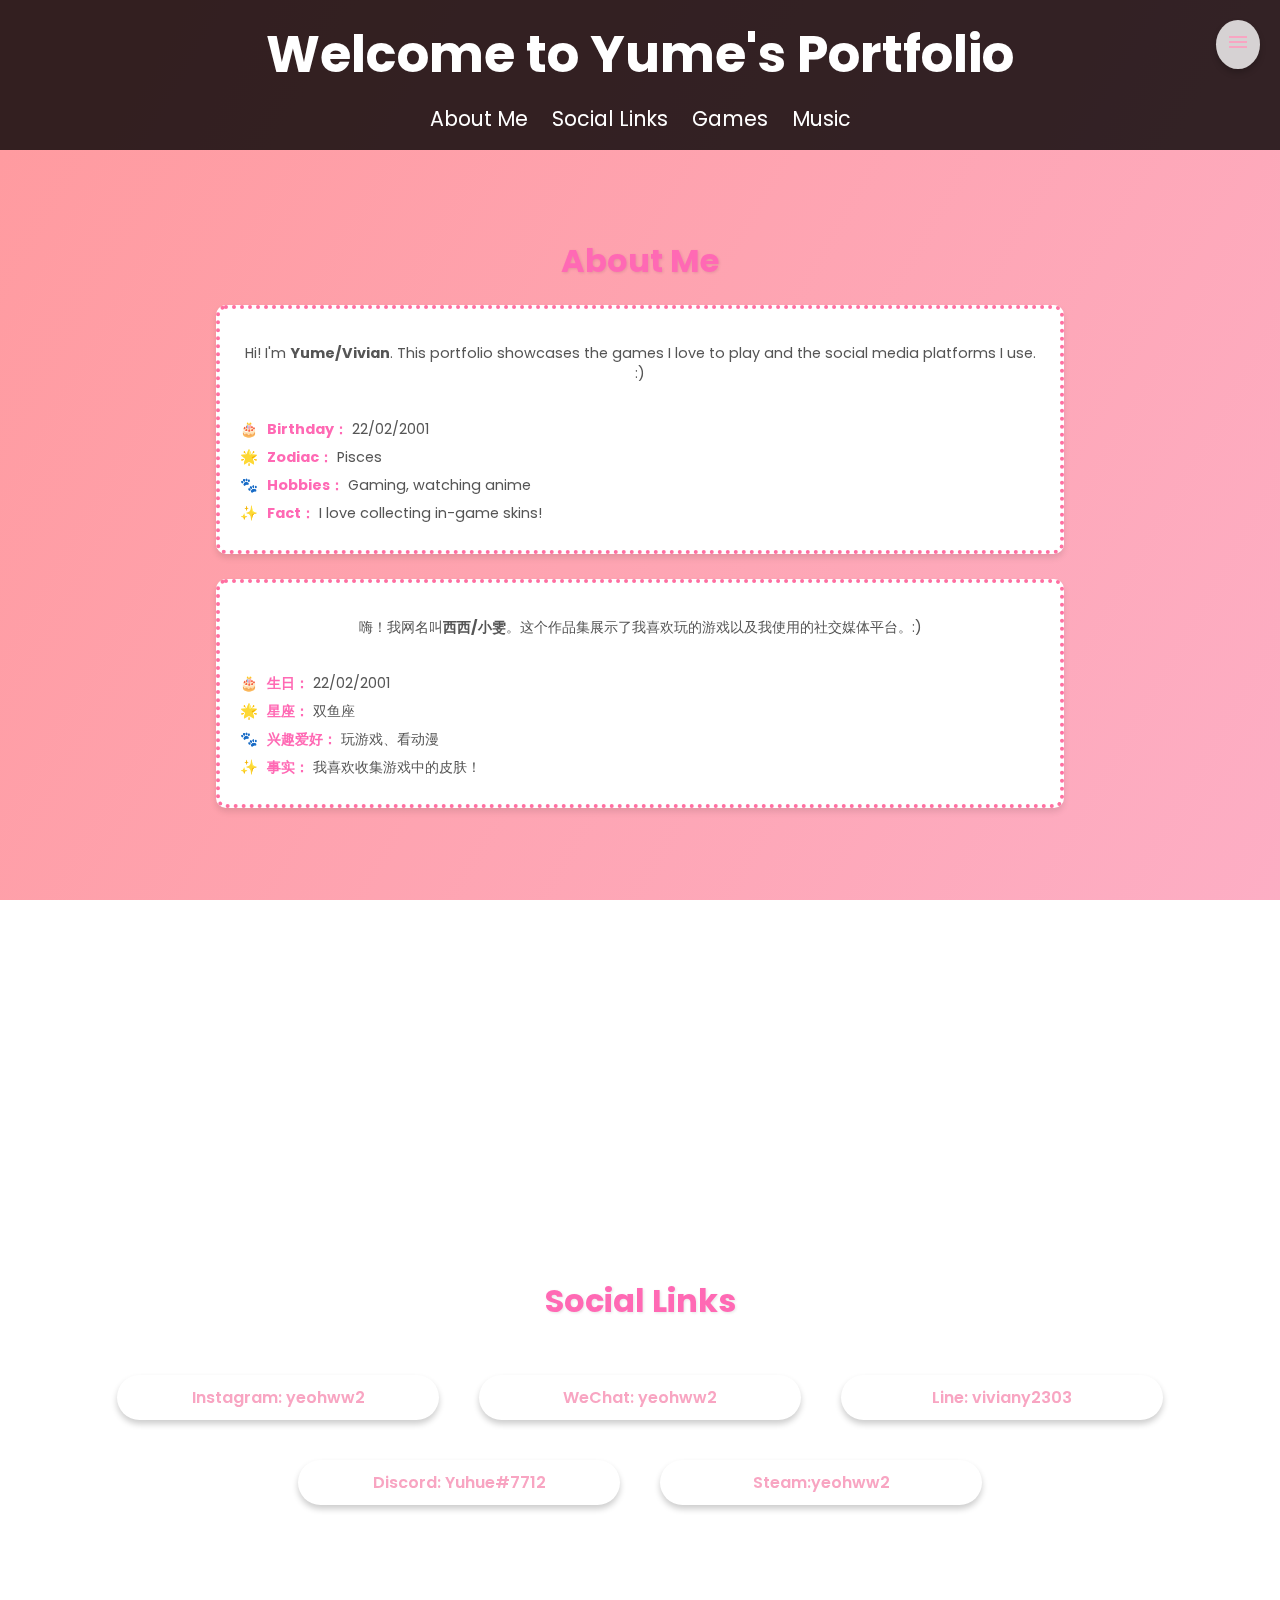
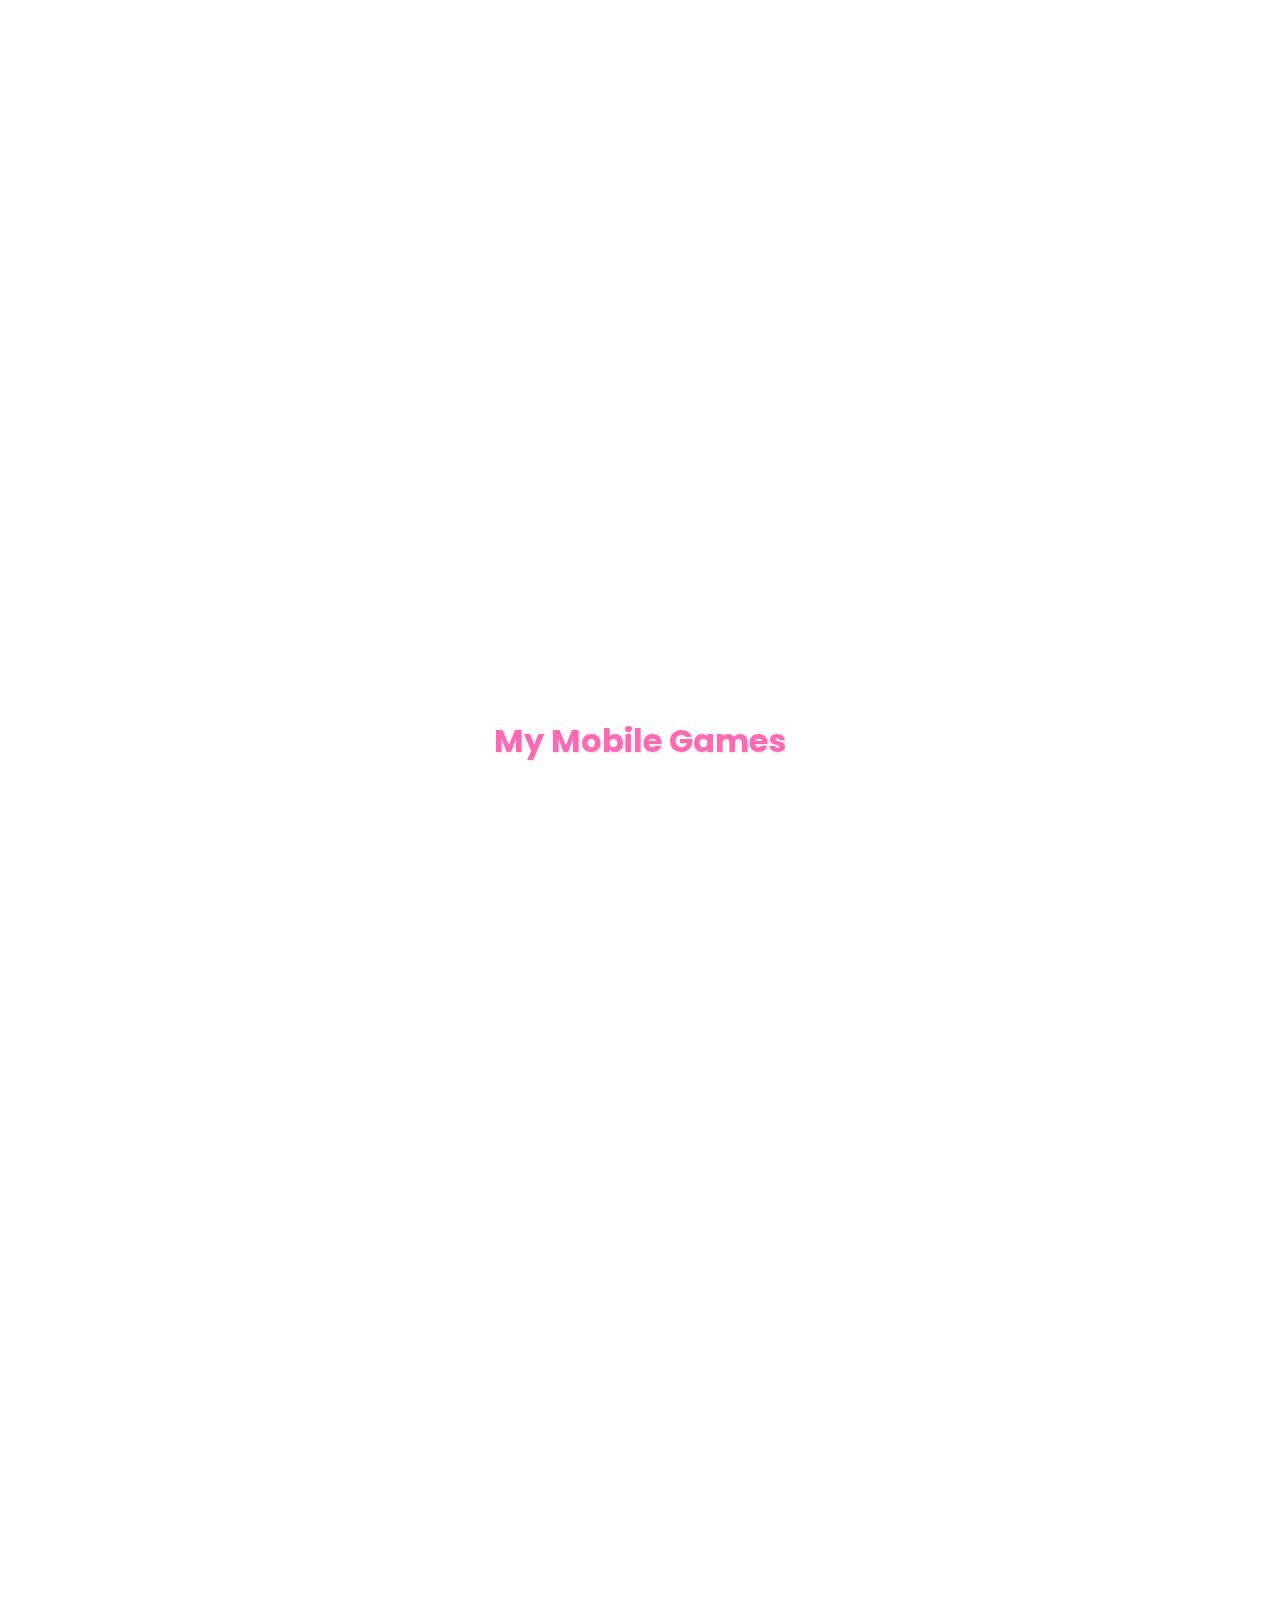
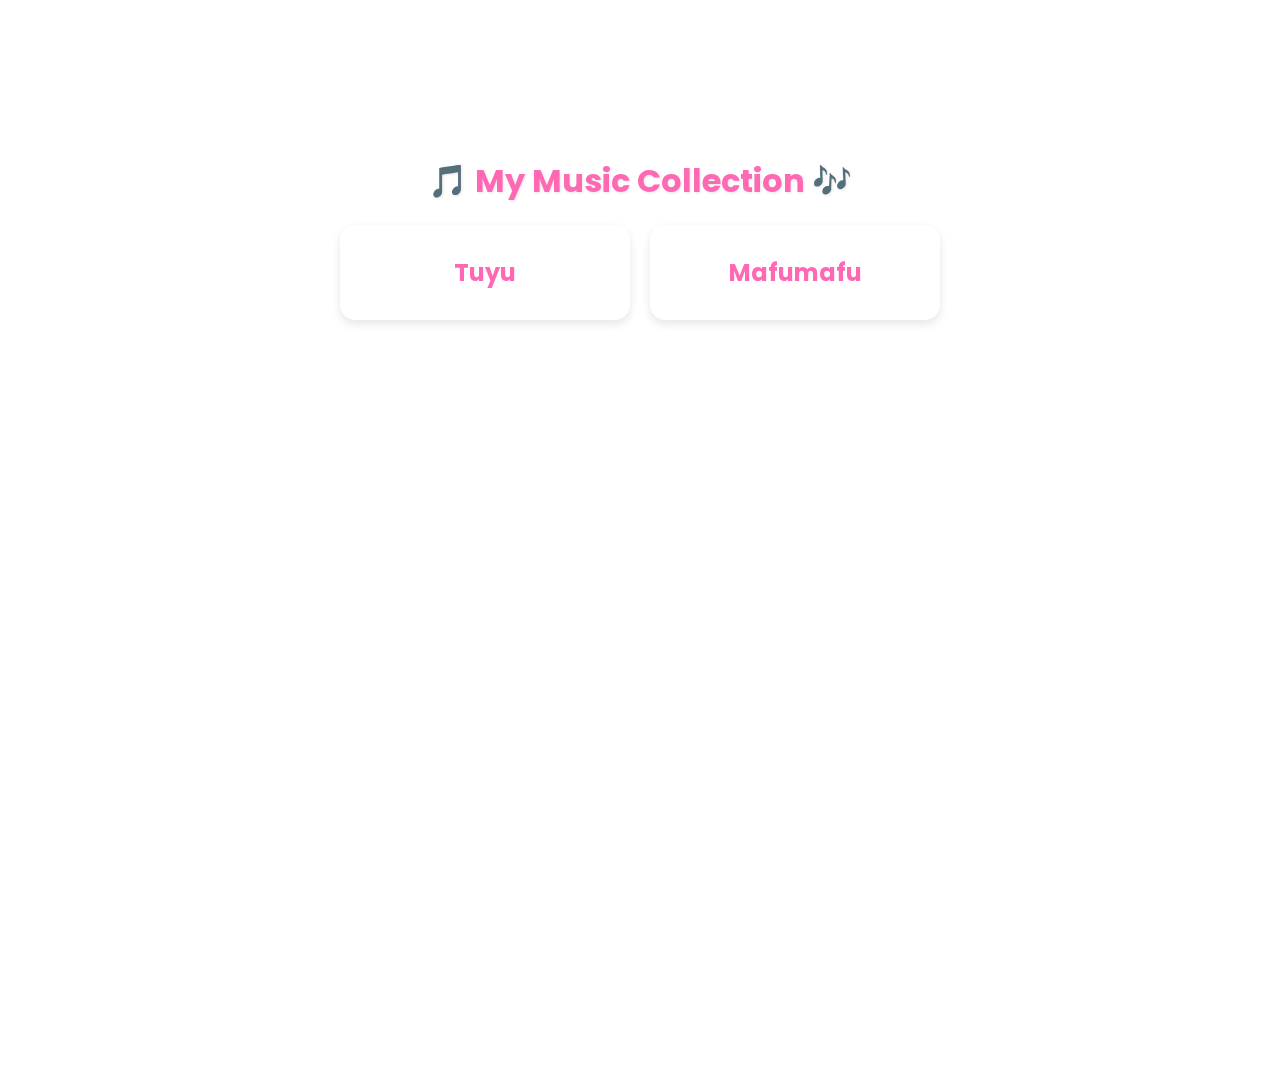
==== commit 4e517a71: "Update index.html" ====
--- a/index.html
+++ b/index.html
@@ -57,7 +57,7 @@
         <div class="about-container">
             <!-- English Section -->
             <div class="about-content">
-                <p>Hi! I'm <b>Yume</b>. This portfolio showcases the games I love to play and the social media platforms I use. :)</p>
+                <p>Hi! I'm <b>Yume/Vivian</b>. This portfolio showcases the games I love to play and the social media platforms I use. :)</p>
                 <!-- Add space -->
                 <br>
                 <ul>
@@ -71,7 +71,7 @@
             <br>
             <!-- Mandarin Section -->
             <div class="about-content">
-                <p>嗨！我是<b>Yume</b>。这个作品集展示了我喜欢玩的游戏以及我使用的社交媒体平台。:)</p>
+                <p>嗨！我网名叫<b>西西/小雯</b>。这个作品集展示了我喜欢玩的游戏以及我使用的社交媒体平台。:)</p>
                 <br>
                 <ul>
                     <li>🎂 <b>生日：</b> 22/02/2001</li>
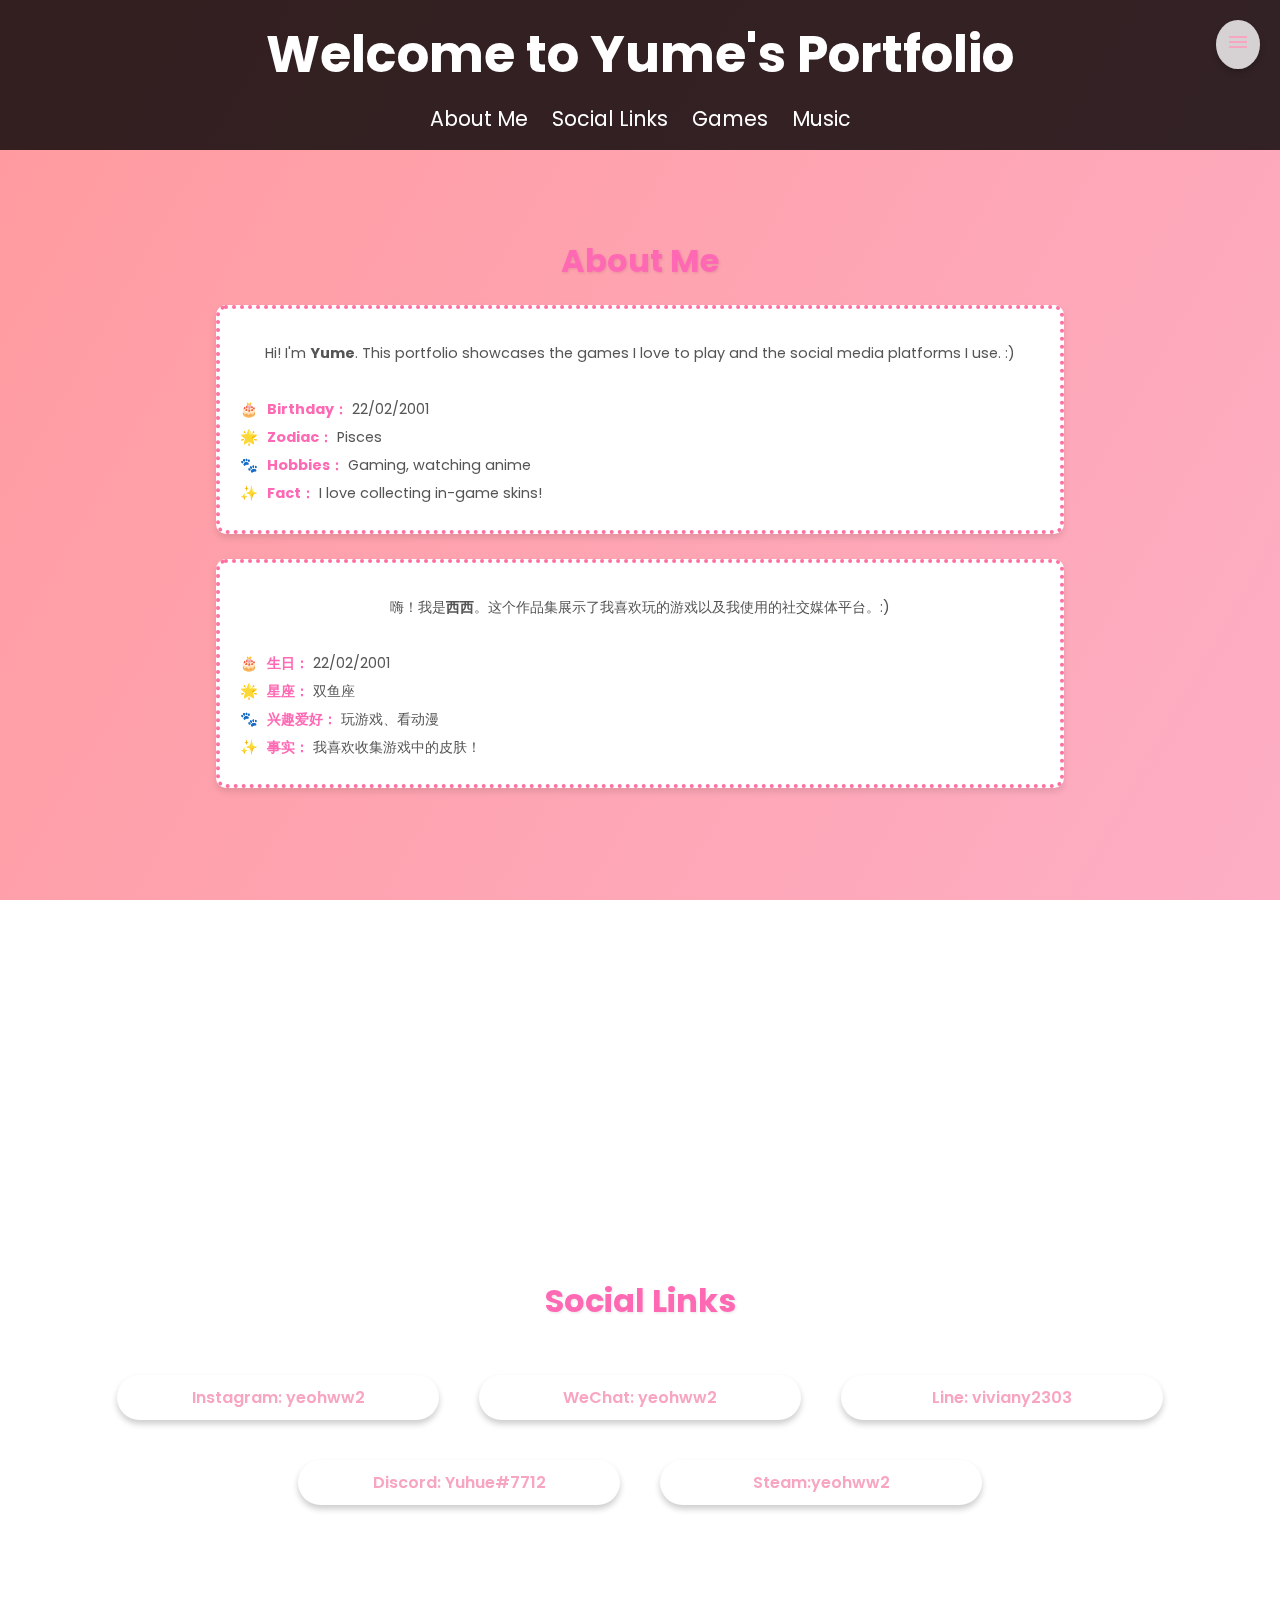
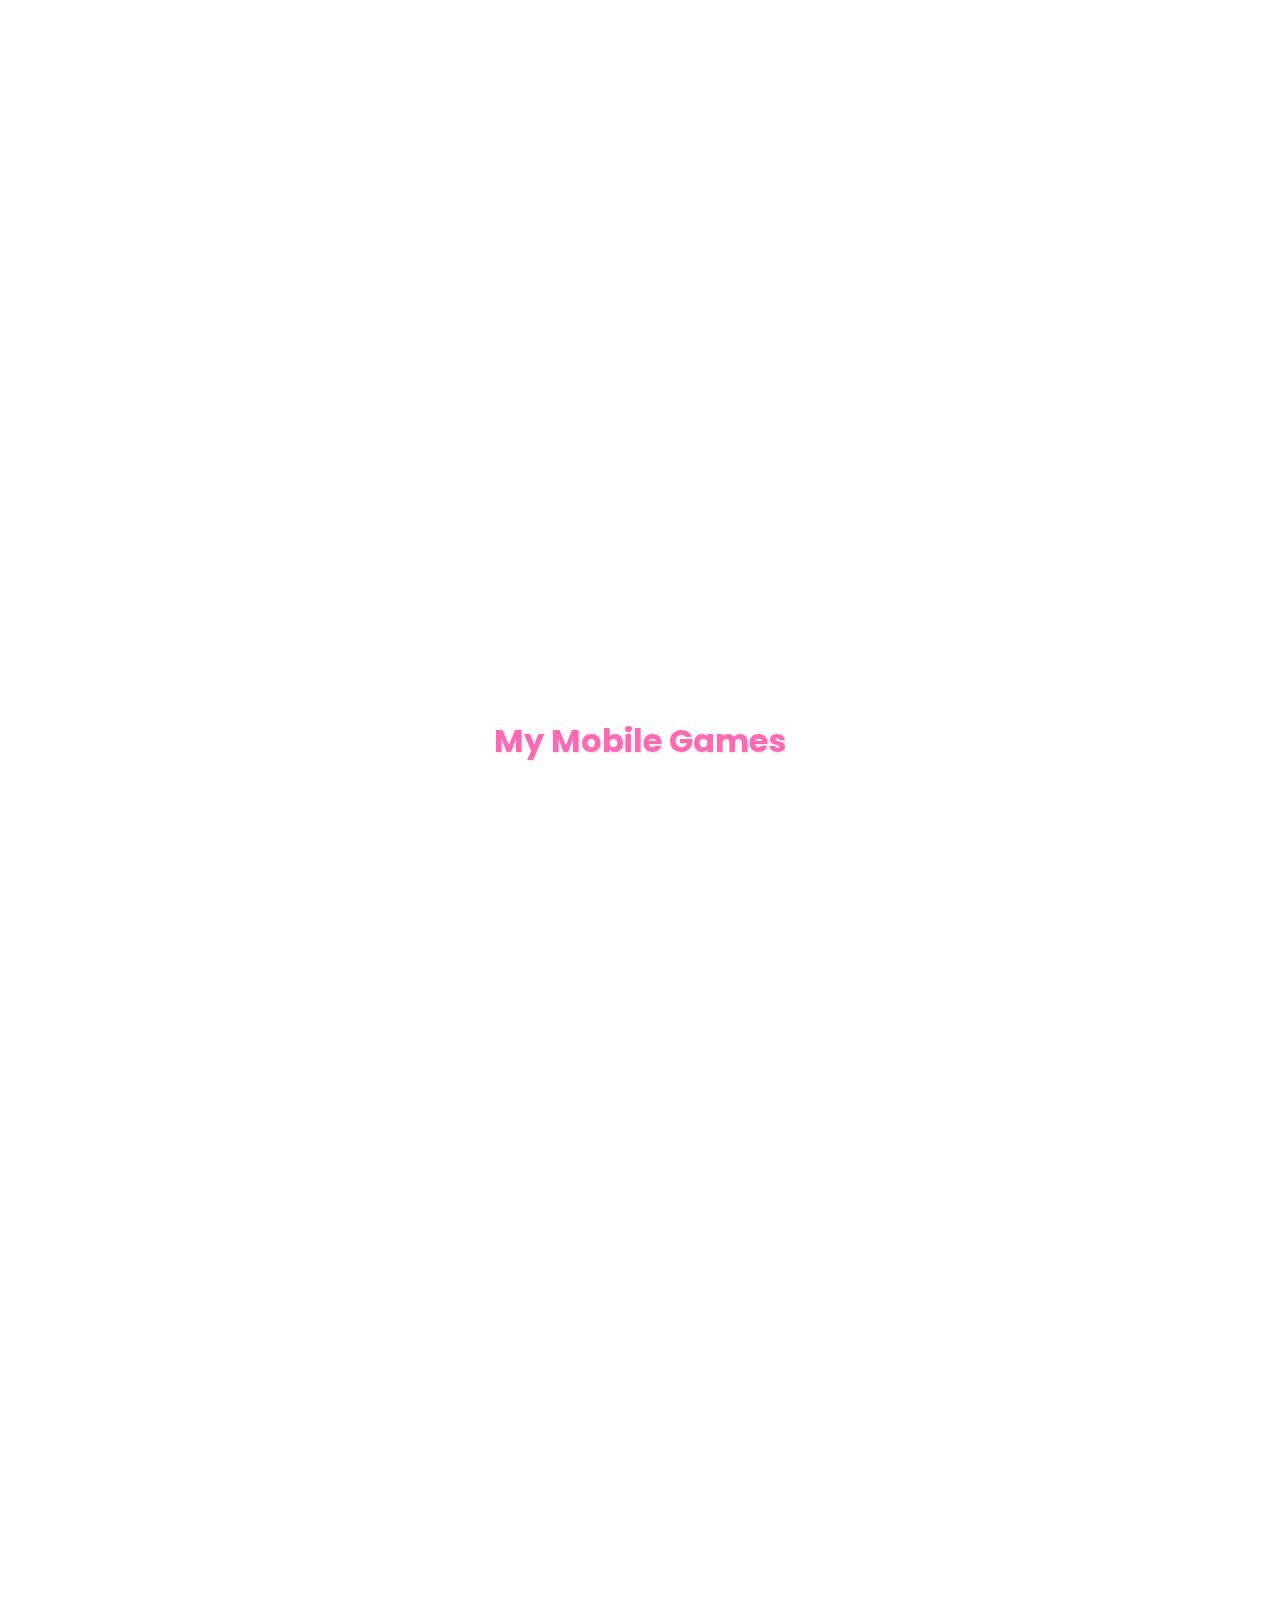
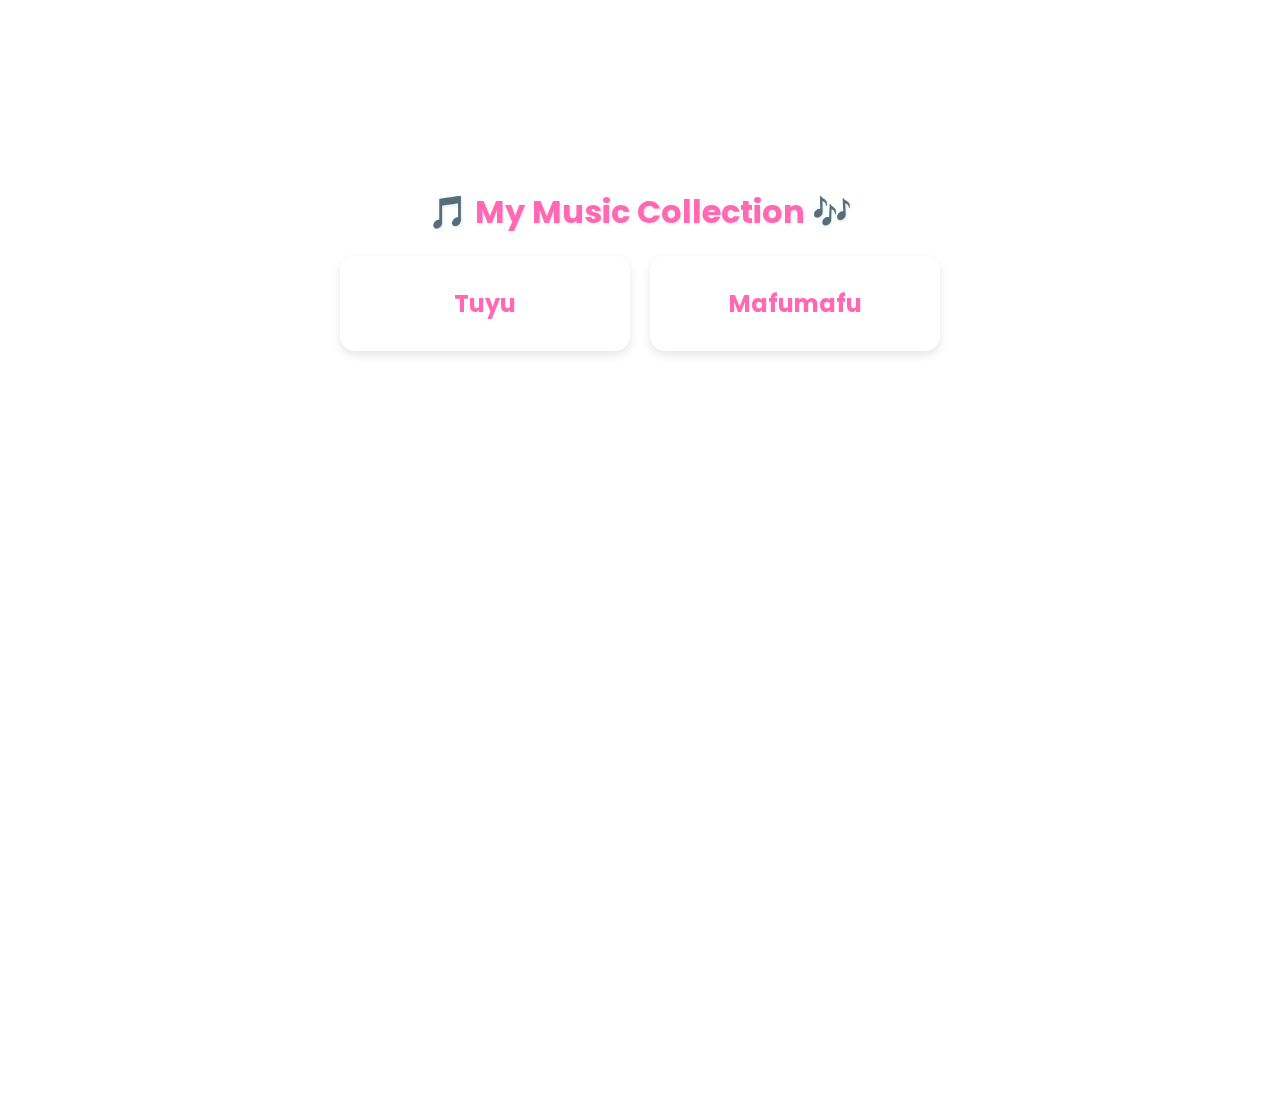
==== commit ce265b42: "Update index.html" ====
--- a/index.html
+++ b/index.html
@@ -57,7 +57,7 @@
         <div class="about-container">
             <!-- English Section -->
             <div class="about-content">
-                <p>Hi! I'm <b>Yume/Vivian</b>. This portfolio showcases the games I love to play and the social media platforms I use. :)</p>
+                <p>Hi! I'm <b>Yume</b>. This portfolio showcases the games I love to play and the social media platforms I use. :)</p>
                 <!-- Add space -->
                 <br>
                 <ul>
@@ -71,7 +71,7 @@
             <br>
             <!-- Mandarin Section -->
             <div class="about-content">
-                <p>嗨！我网名叫<b>西西/小雯</b>。这个作品集展示了我喜欢玩的游戏以及我使用的社交媒体平台。:)</p>
+                <p>嗨！我是<b>西西</b>。这个作品集展示了我喜欢玩的游戏以及我使用的社交媒体平台。:)</p>
                 <br>
                 <ul>
                     <li>🎂 <b>生日：</b> 22/02/2001</li>
@@ -98,51 +98,83 @@
     <!-- Game Section -->
     <section id="games" class="section">
         <h2>My Mobile Games</h2>
+
         <div class="game-card" onclick="openModal('game1')">
+            <h3>王者 Honor of Kings (国际服)</h3>
+            <p>Username: <span>西茜</span></p>
+        </div>
+
+        <div class="game-card" onclick="openModal('game2')">
             <h3>蛋仔派对 Eggy Party (国际服)</h3>
-            <p>Username: <span>鬱彞</span></p>
-        </div>
-
-        <div class="game-card" onclick="openModal('game2')">
+            <p>Username: <span>西茜</span></p>
+        </div>
+
+        <div class="game-card" onclick="openModal('game3')">
+            <h3>光遇 Sky: Children of the Light (国际服)</h3>
+            <p>Username: <span>西茜</span></p>
+        </div>
+
+        <div class="game-card" onclick="openModal('game4')">
             <h3>姜饼人之塔 Cookie Run: Tower of Adventures</h3>
             <p>Username: <span>你的西西</span></p>
         </div>
 
-        <div class="game-card" onclick="openModal('game3')">
+        <div class="game-card" onclick="openModal('game5')">
             <h3>姜饼人王国 Cookie Run: Kingdom</h3>
-            <p>Username: <span>西雯的后宫</span></p>
+            <p>Username: <span>西茜</span></p>
         </div>
 
         <!-- Modal for Game 1 -->
         <div id="game1" class="game-modal">
             <div class="modal-content">
                 <span class="close-btn" onclick="closeModal('game1')">&times;</span>
+                <h3>王者 Honor of Kings (国际服)</h3>
+                <img src="gameimages/honorofkings.jpg" alt="Honor of Kings" />
+                <p>Details and description about the game.</p>
+            </div>
+        </div>
+
+        <!-- Modal for Game 2 -->
+        <div id="game2" class="game-modal">
+            <div class="modal-content">
+                <span class="close-btn" onclick="closeModal('game2')">&times;</span>
                 <h3>蛋仔派对 Eggy Party (国际服)</h3>
                 <img src="gameimages/eggyparty.jpg" alt="Eggy Party" />
                 <p>Details and description about the game.</p>
             </div>
         </div>
 
-        <!-- Modal for Game 2 -->
-        <div id="game2" class="game-modal">
-            <div class="modal-content">
-                <span class="close-btn" onclick="closeModal('game2')">&times;</span>
+        <!-- Modal for Game 3 -->
+        <div id="game3" class="game-modal">
+            <div class="modal-content">
+                <span class="close-btn" onclick="closeModal('game3')">&times;</span>
+                <h3>光遇 Sky: Children of the Light (国际服)</h3>
+                <img src="gameimages/sky.jpg" alt="Sky: Children of the Light" />
+                <p>Details and description about the game.</p>
+            </div>
+        </div>
+
+        <!-- Modal for Game 4 -->
+        <div id="game4" class="game-modal">
+            <div class="modal-content">
+                <span class="close-btn" onclick="closeModal('game4')">&times;</span>
                 <h3>姜饼人之塔 Cookie Run: Tower of Adventures</h3>
                 <img src="gameimages/adventures.jpg" alt="Cookie Run: Tower of Adventures" />
                 <p>Details and description about the game.</p>
             </div>
         </div>
 
-        <!-- Modal for Game 3 -->
-        <div id="game3" class="game-modal">
-            <div class="modal-content">
-                <span class="close-btn" onclick="closeModal('game3')">&times;</span>
+        <!-- Modal for Game 5 -->
+        <div id="game5" class="game-modal">
+            <div class="modal-content">
+                <span class="close-btn" onclick="closeModal('game5')">&times;</span>
                 <h3>姜饼人王国 Cookie Run: Kingdom</h3>
                 <img src="gameimages/kingdom.jpg" alt="Cookie Run: Kingdom" />
                 <p>Details and description about the game.</p>
             </div>
         </div>
     </section>
+
 
     <!-- Music Section -->
     <section id="music" class="section">
@@ -167,3 +199,6 @@
 <script src="script.js"></script>
 </body>
 </html>
+<script src="script.js"></script>
+</body>
+</html>
--- a/style.css
+++ b/style.css
@@ -250,7 +250,7 @@
 }
 
 .section {
-    height: 100vh;
+    min-height: 100vh;
     padding: 60px 10px 80px;
     scroll-margin-top: 60px;
     text-align: center;
@@ -429,6 +429,10 @@
     position: relative;
 }
 
+.game-modal h3, .game-modal p {
+    color: #333; /* 深灰色 */
+}
+
 /* Music Section Styling */
 /* Music Cards */
 .music-category {
@@ -468,3 +472,4 @@
     font-size: 1rem;
     color: #555;
 }
+
